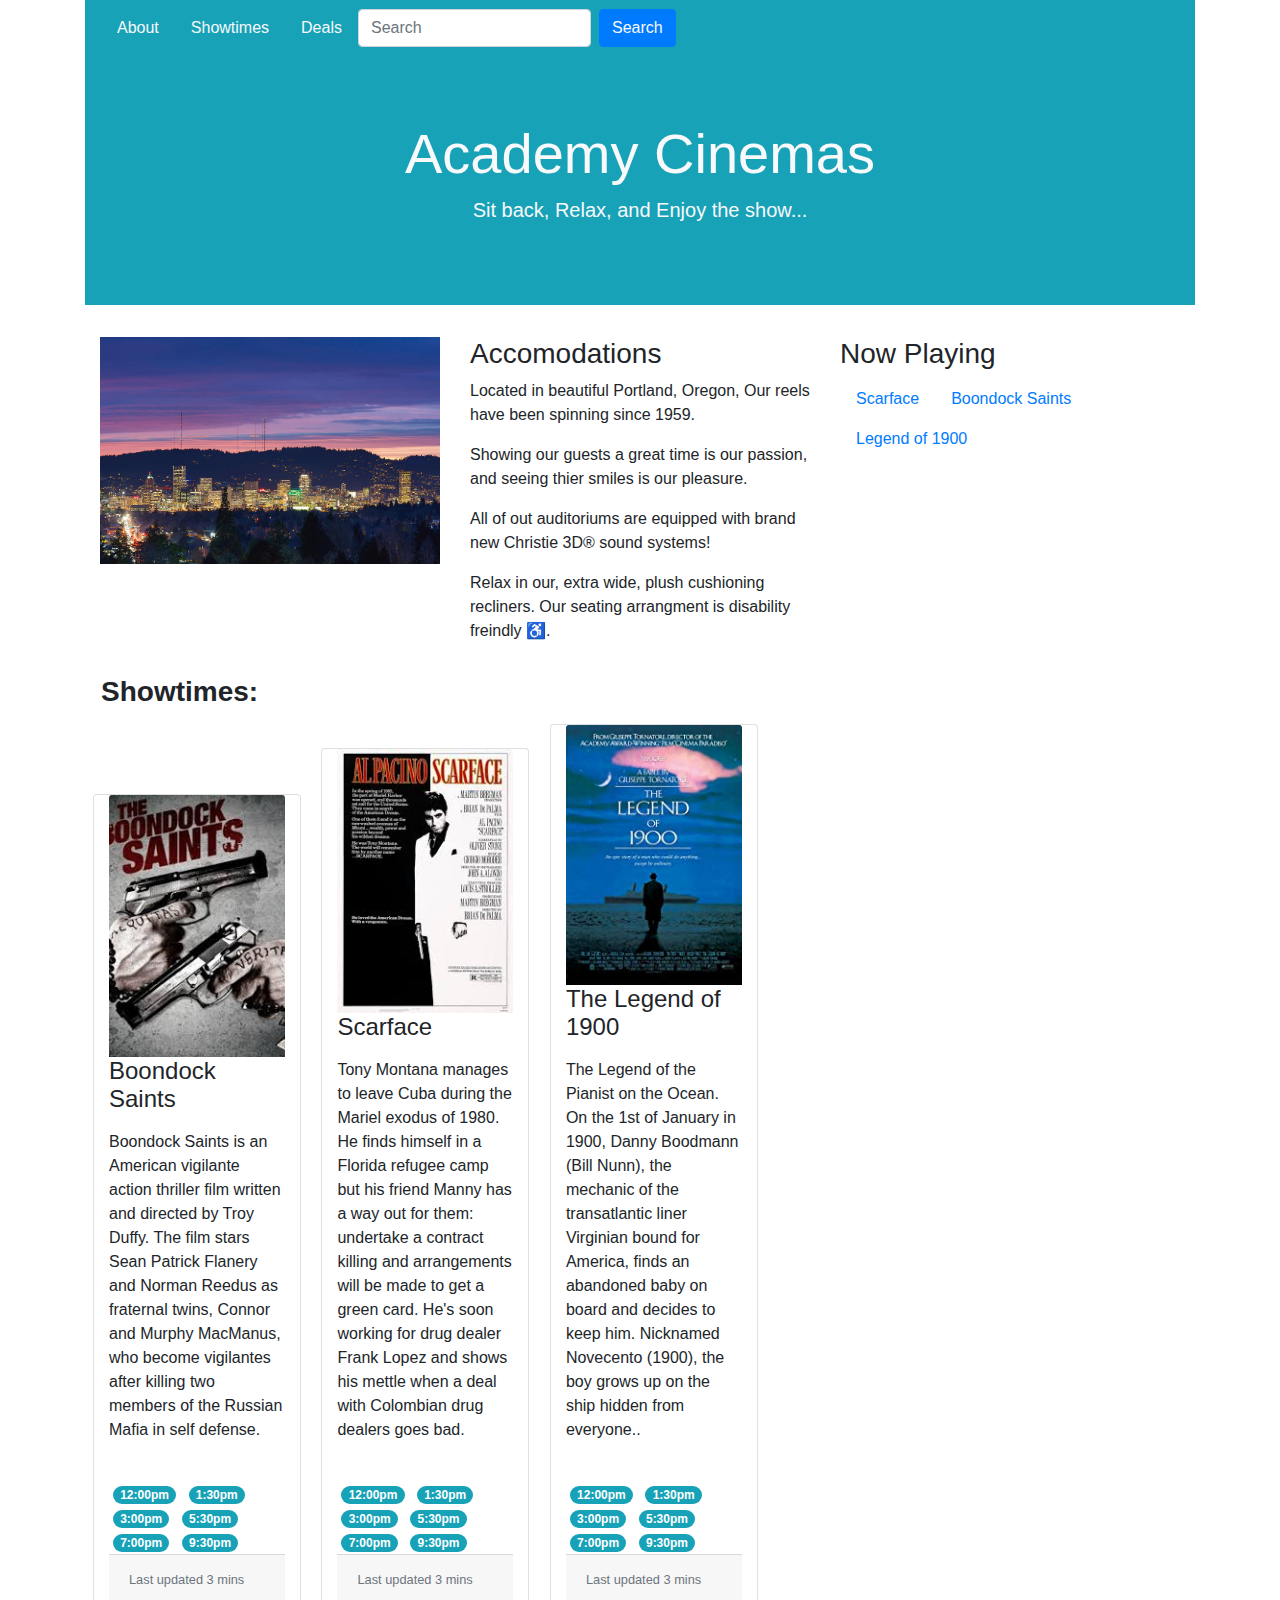
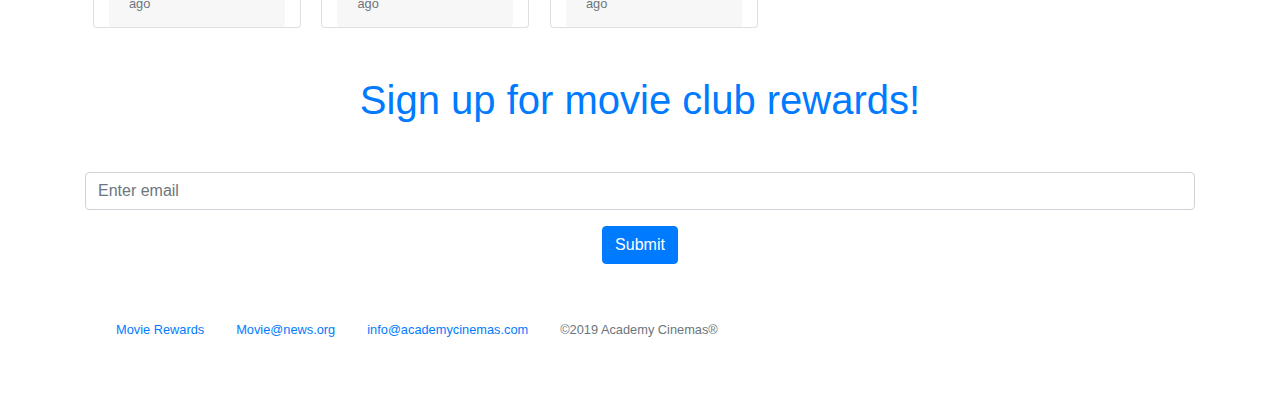
==== boostrap_4_project/academy_cinemas.html @ 00d28968 "add boostrap_4_project academy_cinemas.html" ====
<!doctype html>
<html lang="en">
  <head>
    <!-- Required meta tags -->
    <meta charset="utf-8">
    <meta name="viewport" content="width=device-width, initial-scale=1, shrink-to-fit=no">

    <!-- Bootstrap CSS -->
    <link rel="stylesheet" href="https://maxcdn.bootstrapcdn.com/bootstrap/4.0.0/css/bootstrap.min.css" integrity="sha384-Gn5384xqQ1aoWXA+058RXPxPg6fy4IWvTNh0E263XmFcJlSAwiGgFAW/dAiS6JXm" crossorigin="anonymous">

    <title>Academy Cinemas</title>
  </head>

  <body>

    <div class="container">
        <nav class="navbar navbar-expand-lg navbar-light bg-info">
<!-- Navbar -->  
          <ul class="nav">
                <li class="nav-item active">
                    <a class="nav-link text-light" href="#about">About</a>
                </li>
                <li class="nav-item active">
                    <a class="nav-link text-light" href="#showtimes">Showtimes</a>
                </li>
                <li class="nav-item active">
                    <a class="nav-link text-light" href="#deals">Deals</a>
                </li>
            </ul>
                <form class="form-inline my-2 my-lg-0">
                    <input class="form-control mr-sm-2" type="search" placeholder="Search" aria-label="Search">
                    <button class="btn btn-primary my-2 my-sm-0 text-light" type="submit">Search</button>
                  </form>   
        </nav>
<!-- End Navbar -->

        <div class="jumbotron jumbotron-fluid bg-info text-light text-center">
            <div class="container">
              <h1 class="display-4">Academy Cinemas</h1>
              <p class="lead">Sit back, Relax, and Enjoy the show...</p>
          </div>
        </div>
          <div class="container">
            <div class="row">
              <div class="col-sm">
                
                <img class="img-fluid" src="./img/portland_skyline.jpg " alt="">

              </div>
                <div id="about" class="col-sm">
                
                  <h3>Accomodations</h3>  
                    <p>Located in beautiful Portland, Oregon, Our reels have been spinning since 1959.</p>
                    <p>Showing our guests a great time is our passion, and seeing thier smiles is our pleasure.</p>
                    <p>All of out auditoriums are equipped with brand new Christie 3D&reg; sound systems!</p>
                    <p>Relax in our, extra wide, plush cushioning recliners. Our seating arrangment is disability freindly &#9855.</p>

                </div>
              <div class="col-sm">
                
                <h3>Now Playing</h3>
                <ul class="nav">
                  <li class="nav-item">
                    <a class="nav-link active" href="#">Scarface</a>
                  </li>
                  <li class="nav-item">
                    <a class="nav-link" href="#">Boondock Saints</a>
                  </li>
                  <li class="nav-item">
                    <a class="nav-link" href="#">Legend of 1900</a>
                  </li>
                </ul>

              </div>
            </div>
          </div>

  <!-- Showtimes -->
  <h3 class="my-3 mx-3"><strong>Showtimes:</strong></h3>
<div class="">
  <div id="showtimes" class="card d-inline-block mx-2 col-sm" style="width: 13rem;">
    <img class="card-img-top" src="./img/boondock.jpeg" alt="">
      <div class="card-block">
        <h4 class="card-title">Boondock Saints</h4>
        <p class="card-text"><blockquote cite="https://en.wikipedia.org/wiki/The_Boondock_Saints">
          Boondock Saints is an American vigilante action thriller
           film written and directed by Troy Duffy. The film stars Sean Patrick Flanery and
            Norman Reedus as fraternal twins, Connor and Murphy MacManus, who become vigilantes
             after killing two members of the Russian Mafia in self defense.</blockquote></p><br>
              <span class="badge badge-pill badge-info col-m-3 mx-1">12:00pm</span>
              <span class="badge badge-pill badge-info col-m-3 mx-1">1:30pm</span>
              <span class="badge badge-pill badge-info col-m-3 mx-1">3:00pm</span>
              <span class="badge badge-pill badge-info col-m-3 mx-1">5:30pm</span>
              <span class="badge badge-pill badge-info col-m-3 mx-1">7:00pm</span>
              <span class="badge badge-pill badge-info col-m-3 mx-1">9:30pm</span>
      </div>
      <div class="card-footer">
        <small class="text-muted">Last updated 3 mins ago</small>
      </div>
  </div>

  <div class="card d-inline-block mx-2 col-sm" style="width: 13rem;">
    <img class="card-img-top" src="./img/scarface.jpeg" alt="">
      <div class="card-block">
        <h4 class="card-title">Scarface</h4>
        <p class="card-text"><blockquote cite="https://www.imdb.com/title/tt0086250/">
          Tony Montana manages to leave Cuba during the Mariel exodus of 1980.
           He finds himself in a Florida refugee camp but his friend Manny has a way out for them:
            undertake a contract killing and arrangements will be made to get a green card.
            He's soon working for drug dealer Frank Lopez and shows his mettle when a deal with Colombian drug dealers goes bad.</blockquote></p><br>
            <span class="badge badge-pill badge-info col-m-3 mx-1">12:00pm</span>
            <span class="badge badge-pill badge-info col-m-3 mx-1">1:30pm</span>
            <span class="badge badge-pill badge-info col-m-3 mx-1">3:00pm</span>
            <span class="badge badge-pill badge-info col-m-3 mx-1">5:30pm</span>
            <span class="badge badge-pill badge-info col-m-3 mx-1">7:00pm</span>
            <span class="badge badge-pill badge-info col-m-3 mx-1">9:30pm</span>
      </div>
      <div class="card-footer">
        <small class="text-muted">Last updated 3 mins ago</small>
      </div>
  </div>

  <div class="card d-inline-block mx-2 col-sm" style="width: 13rem;">
    <img class="card-img-top" src="./img/1900.jpg" alt="">
      <div class="card-block">
        <h4 class="card-title">The Legend of 1900</h4>
        <p class="card-text"><blockquote cite="https://www.amazon.com/Legend-1900-Tim-Roth/dp/B000066744">
          The Legend of the Pianist on the Ocean. On the 1st of January in 1900, Danny Boodmann 
          (Bill Nunn), the mechanic of the transatlantic liner Virginian bound for America, finds an abandoned baby on 
          board and decides to keep him. Nicknamed Novecento (1900), the boy grows up on the ship hidden from everyone..</blockquote></p><br>
          <span class="badge badge-pill badge-info col-m-3 mx-1">12:00pm</span>
          <span class="badge badge-pill badge-info col-m-3 mx-1">1:30pm</span>
          <span class="badge badge-pill badge-info col-m-3 mx-1">3:00pm</span>
          <span class="badge badge-pill badge-info col-m-3 mx-1">5:30pm</span>
          <span class="badge badge-pill badge-info col-m-3 mx-1">7:00pm</span>
          <span class="badge badge-pill badge-info col-m-3 mx-1">9:30pm</span>
      </div>
      <div class="card-footer">
        <small class="text-muted">Last updated 3 mins ago</small>
      </div>
  </div>
</div>

  <!-- Showtimes -->
  <div id="deals" class="text-center">
    <h1 class="text-primary my-5">Sign up for movie club rewards!</h1>
      <form>
            <div class="form-group">
              <input type="email" class="form-control" id="exampleInputEmail1" aria-describedby="emailHelp" placeholder="Enter email">
            </div>
            <button type="submit" class="btn btn-primary">Submit</button>
      </form>
  </div>

  <div class="container my-5">
      <ul class="nav nav-inline">
            <li class="nav-item">
            <small><a class="nav-link active" href="#">Movie Rewards</a></small>
            </li>
            <li class="nav-item">
              <small><a class="nav-link" href="#">Movie@news.org</a></small>
            </li>
            <li class="nav-item">
              <small><a class="nav-link" href="#">info@academycinemas.com</a></small>
            </li>
            <li class="nav-item">
              <small><a class="nav-link disabled" href="#">&copy;2019 Academy Cinemas&reg;</a></small>
            </li>
      </ul>
  </div> 
</div>
    <!-- Optional JavaScript -->
    <!-- jQuery first, then Popper.js, then Bootstrap JS -->
    <script src="https://code.jquery.com/jquery-3.2.1.slim.min.js" integrity="sha384-KJ3o2DKtIkvYIK3UENzmM7KCkRr/rE9/Qpg6aAZGJwFDMVNA/GpGFF93hXpG5KkN" crossorigin="anonymous"></script>
    <script src="https://cdnjs.cloudflare.com/ajax/libs/popper.js/1.12.9/umd/popper.min.js" integrity="sha384-ApNbgh9B+Y1QKtv3Rn7W3mgPxhU9K/ScQsAP7hUibX39j7fakFPskvXusvfa0b4Q" crossorigin="anonymous"></script>
    <script src="https://maxcdn.bootstrapcdn.com/bootstrap/4.0.0/js/bootstrap.min.js" integrity="sha384-JZR6Spejh4U02d8jOt6vLEHfe/JQGiRRSQQxSfFWpi1MquVdAyjUar5+76PVCmYl" crossorigin="anonymous"></script>
  </body>
</html>
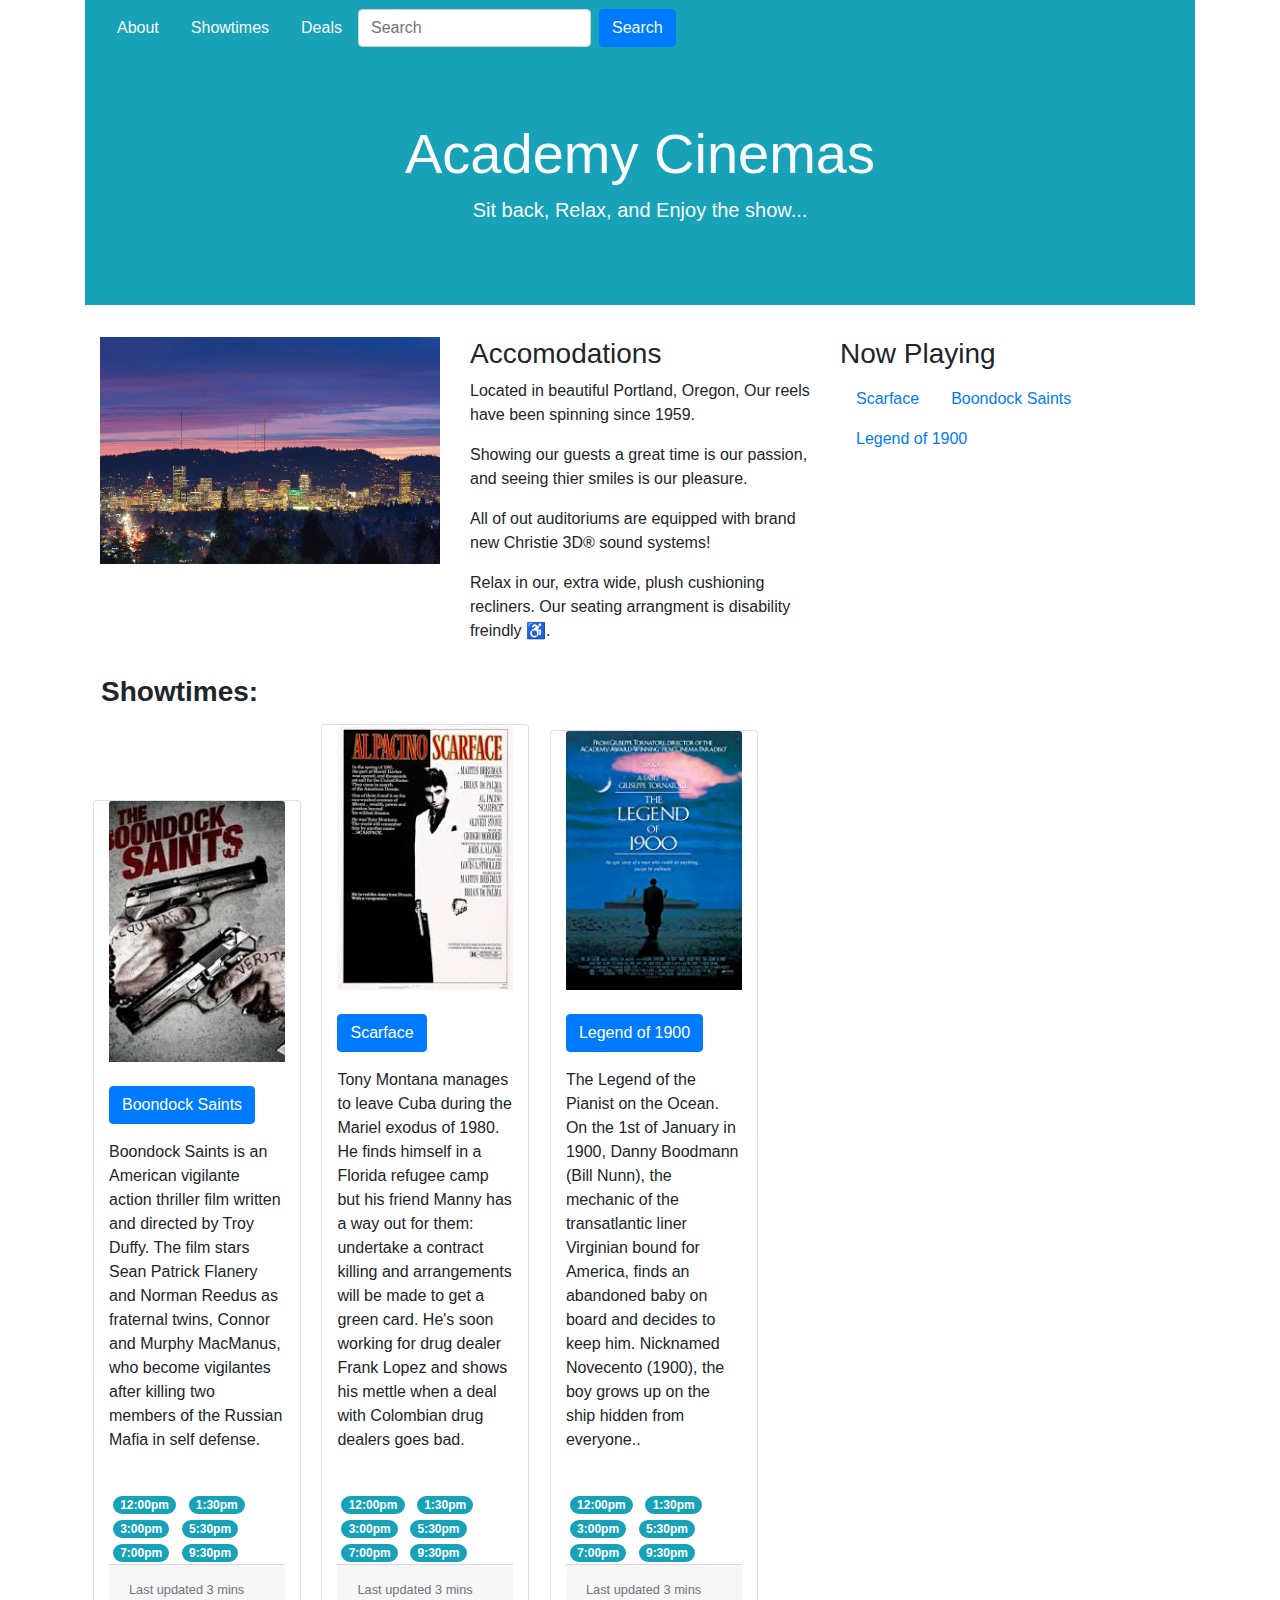
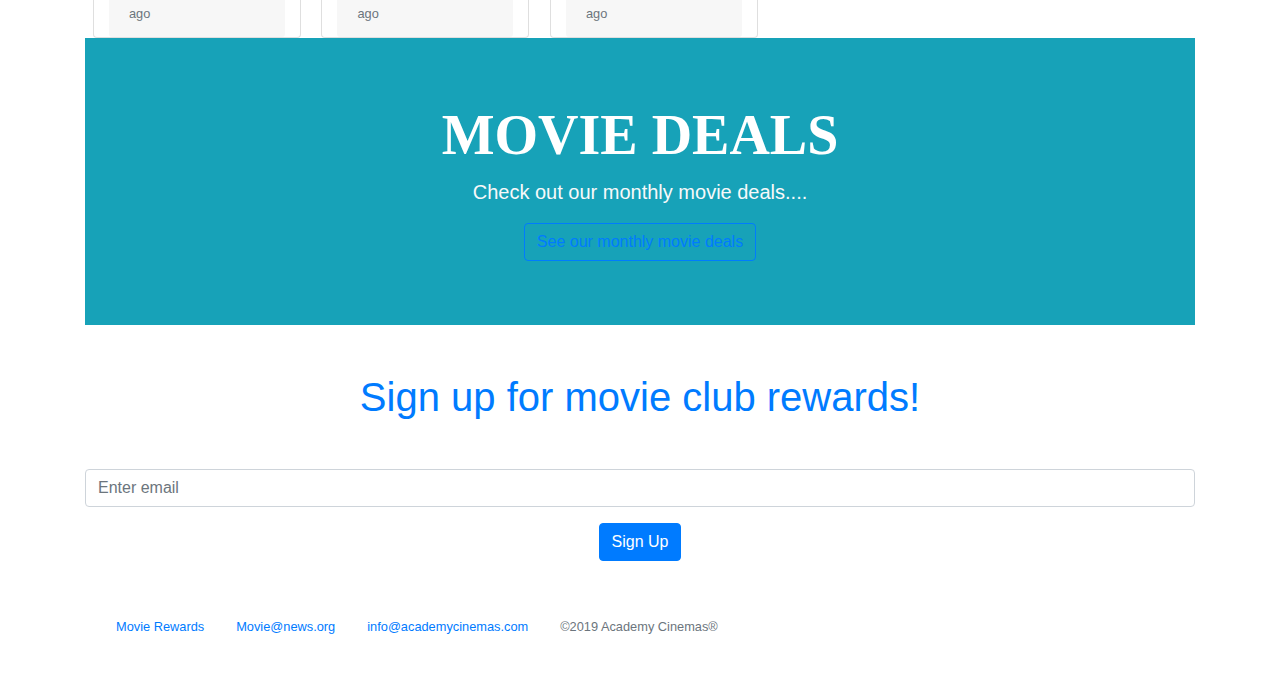
==== commit 948a9843: "add embed videos" ====
--- a/boostrap_4_project/academy_cinemas.html
+++ b/boostrap_4_project/academy_cinemas.html
@@ -1,178 +1,336 @@
 <!doctype html>
 <html lang="en">
-  <head>
-    <!-- Required meta tags -->
-    <meta charset="utf-8">
-    <meta name="viewport" content="width=device-width, initial-scale=1, shrink-to-fit=no">
-
-    <!-- Bootstrap CSS -->
-    <link rel="stylesheet" href="https://maxcdn.bootstrapcdn.com/bootstrap/4.0.0/css/bootstrap.min.css" integrity="sha384-Gn5384xqQ1aoWXA+058RXPxPg6fy4IWvTNh0E263XmFcJlSAwiGgFAW/dAiS6JXm" crossorigin="anonymous">
-
-    <title>Academy Cinemas</title>
-  </head>
-
-  <body>
-
+
+<head>
+  <!-- Required meta tags -->
+  <meta charset="utf-8">
+  <meta name="viewport" content="width=device-width, initial-scale=1, shrink-to-fit=no">
+
+  <!-- Bootstrap CSS -->
+  <link rel="stylesheet" href="https://maxcdn.bootstrapcdn.com/bootstrap/4.0.0/css/bootstrap.min.css"
+    integrity="sha384-Gn5384xqQ1aoWXA+058RXPxPg6fy4IWvTNh0E263XmFcJlSAwiGgFAW/dAiS6JXm" crossorigin="anonymous">
+
+  <title>Academy Cinemas</title>
+</head>
+
+<body>
+
+  <div class="container">
+    <nav class="navbar navbar-expand-lg navbar-light bg-info">
+      <!-- Navbar -->
+      <ul class="nav">
+        <li class="nav-item active">
+          <a class="nav-link text-light" href="#about">About</a>
+        </li>
+        <li class="nav-item active">
+          <a class="nav-link text-light" href="#showtimes">Showtimes</a>
+        </li>
+        <li class="nav-item active">
+          <a class="nav-link text-light" href="#deals">Deals</a>
+        </li>
+      </ul>
+      <form class="form-inline my-2 my-lg-0">
+        <input class="form-control mr-sm-2" type="search" placeholder="Search" aria-label="Search">
+        <button class="btn btn-primary my-2 my-sm-0 text-light" type="submit">Search</button>
+      </form>
+    </nav>
+    <!-- End Navbar -->
+
+    <div class="jumbotron jumbotron-fluid bg-info text-light text-center">
+      <div class="container">
+        <h1 class="display-4">Academy Cinemas</h1>
+        <p class="lead">Sit back, Relax, and Enjoy the show...</p>
+      </div>
+    </div>
     <div class="container">
-        <nav class="navbar navbar-expand-lg navbar-light bg-info">
-<!-- Navbar -->  
+      <div class="row">
+        <div class="col-sm">
+
+          <img class="img-fluid" src="./img/portland_skyline.jpg " alt="">
+
+        </div>
+        <div id="about" class="col-sm">
+
+          <h3>Accomodations</h3>
+          <p>Located in beautiful Portland, Oregon, Our reels have been spinning since 1959.</p>
+          <p>Showing our guests a great time is our passion, and seeing thier smiles is our pleasure.</p>
+          <p>All of out auditoriums are equipped with brand new Christie 3D&reg; sound systems!</p>
+          <p>Relax in our, extra wide, plush cushioning recliners. Our seating arrangment is disability freindly &#9855.
+          </p>
+
+        </div>
+        <div class="col-sm">
+
+          <h3>Now Playing</h3>
           <ul class="nav">
-                <li class="nav-item active">
-                    <a class="nav-link text-light" href="#about">About</a>
-                </li>
-                <li class="nav-item active">
-                    <a class="nav-link text-light" href="#showtimes">Showtimes</a>
-                </li>
-                <li class="nav-item active">
-                    <a class="nav-link text-light" href="#deals">Deals</a>
-                </li>
-            </ul>
-                <form class="form-inline my-2 my-lg-0">
-                    <input class="form-control mr-sm-2" type="search" placeholder="Search" aria-label="Search">
-                    <button class="btn btn-primary my-2 my-sm-0 text-light" type="submit">Search</button>
-                  </form>   
-        </nav>
-<!-- End Navbar -->
-
-        <div class="jumbotron jumbotron-fluid bg-info text-light text-center">
-            <div class="container">
-              <h1 class="display-4">Academy Cinemas</h1>
-              <p class="lead">Sit back, Relax, and Enjoy the show...</p>
-          </div>
-        </div>
-          <div class="container">
-            <div class="row">
-              <div class="col-sm">
-                
-                <img class="img-fluid" src="./img/portland_skyline.jpg " alt="">
-
-              </div>
-                <div id="about" class="col-sm">
-                
-                  <h3>Accomodations</h3>  
-                    <p>Located in beautiful Portland, Oregon, Our reels have been spinning since 1959.</p>
-                    <p>Showing our guests a great time is our passion, and seeing thier smiles is our pleasure.</p>
-                    <p>All of out auditoriums are equipped with brand new Christie 3D&reg; sound systems!</p>
-                    <p>Relax in our, extra wide, plush cushioning recliners. Our seating arrangment is disability freindly &#9855.</p>
-
-                </div>
-              <div class="col-sm">
-                
-                <h3>Now Playing</h3>
-                <ul class="nav">
-                  <li class="nav-item">
-                    <a class="nav-link active" href="#">Scarface</a>
-                  </li>
-                  <li class="nav-item">
-                    <a class="nav-link" href="#">Boondock Saints</a>
-                  </li>
-                  <li class="nav-item">
-                    <a class="nav-link" href="#">Legend of 1900</a>
-                  </li>
-                </ul>
-
-              </div>
-            </div>
-          </div>
-
-  <!-- Showtimes -->
-  <h3 class="my-3 mx-3"><strong>Showtimes:</strong></h3>
-<div class="">
-  <div id="showtimes" class="card d-inline-block mx-2 col-sm" style="width: 13rem;">
-    <img class="card-img-top" src="./img/boondock.jpeg" alt="">
-      <div class="card-block">
-        <h4 class="card-title">Boondock Saints</h4>
-        <p class="card-text"><blockquote cite="https://en.wikipedia.org/wiki/The_Boondock_Saints">
-          Boondock Saints is an American vigilante action thriller
-           film written and directed by Troy Duffy. The film stars Sean Patrick Flanery and
-            Norman Reedus as fraternal twins, Connor and Murphy MacManus, who become vigilantes
-             after killing two members of the Russian Mafia in self defense.</blockquote></p><br>
-              <span class="badge badge-pill badge-info col-m-3 mx-1">12:00pm</span>
-              <span class="badge badge-pill badge-info col-m-3 mx-1">1:30pm</span>
-              <span class="badge badge-pill badge-info col-m-3 mx-1">3:00pm</span>
-              <span class="badge badge-pill badge-info col-m-3 mx-1">5:30pm</span>
-              <span class="badge badge-pill badge-info col-m-3 mx-1">7:00pm</span>
-              <span class="badge badge-pill badge-info col-m-3 mx-1">9:30pm</span>
-      </div>
-      <div class="card-footer">
-        <small class="text-muted">Last updated 3 mins ago</small>
-      </div>
-  </div>
-
-  <div class="card d-inline-block mx-2 col-sm" style="width: 13rem;">
-    <img class="card-img-top" src="./img/scarface.jpeg" alt="">
-      <div class="card-block">
-        <h4 class="card-title">Scarface</h4>
-        <p class="card-text"><blockquote cite="https://www.imdb.com/title/tt0086250/">
-          Tony Montana manages to leave Cuba during the Mariel exodus of 1980.
-           He finds himself in a Florida refugee camp but his friend Manny has a way out for them:
-            undertake a contract killing and arrangements will be made to get a green card.
-            He's soon working for drug dealer Frank Lopez and shows his mettle when a deal with Colombian drug dealers goes bad.</blockquote></p><br>
-            <span class="badge badge-pill badge-info col-m-3 mx-1">12:00pm</span>
-            <span class="badge badge-pill badge-info col-m-3 mx-1">1:30pm</span>
-            <span class="badge badge-pill badge-info col-m-3 mx-1">3:00pm</span>
-            <span class="badge badge-pill badge-info col-m-3 mx-1">5:30pm</span>
-            <span class="badge badge-pill badge-info col-m-3 mx-1">7:00pm</span>
-            <span class="badge badge-pill badge-info col-m-3 mx-1">9:30pm</span>
-      </div>
-      <div class="card-footer">
-        <small class="text-muted">Last updated 3 mins ago</small>
-      </div>
-  </div>
-
-  <div class="card d-inline-block mx-2 col-sm" style="width: 13rem;">
-    <img class="card-img-top" src="./img/1900.jpg" alt="">
-      <div class="card-block">
-        <h4 class="card-title">The Legend of 1900</h4>
-        <p class="card-text"><blockquote cite="https://www.amazon.com/Legend-1900-Tim-Roth/dp/B000066744">
-          The Legend of the Pianist on the Ocean. On the 1st of January in 1900, Danny Boodmann 
-          (Bill Nunn), the mechanic of the transatlantic liner Virginian bound for America, finds an abandoned baby on 
-          board and decides to keep him. Nicknamed Novecento (1900), the boy grows up on the ship hidden from everyone..</blockquote></p><br>
+            <li class="nav-item">
+              <a class="nav-link active" href="#">Scarface</a>
+            </li>
+            <li class="nav-item">
+              <a class="nav-link" href="#">Boondock Saints</a>
+            </li>
+            <li class="nav-item">
+              <a class="nav-link" href="#">Legend of 1900</a>
+            </li>
+          </ul>
+
+        </div>
+      </div>
+    </div>
+
+    <!-- Showtimes -->
+    <h3 class="my-3 mx-3"><strong>Showtimes:</strong></h3>
+    <div class="">
+      <div id="showtimes" class="card d-inline-block mx-2 col-sm" style="width: 13rem;">
+        <img class="card-img-top" src="./img/boondock.jpeg" alt="">
+        <div class="card-block"><br>
+          <button type="button" class="btn btn-primary" data-toggle="modal" data-target="#boon">
+            Boondock Saints
+          </button>
+          <p class="card-text">
+            <blockquote cite="https://en.wikipedia.org/wiki/The_Boondock_Saints">
+              Boondock Saints is an American vigilante action thriller
+              film written and directed by Troy Duffy. The film stars Sean Patrick Flanery and
+              Norman Reedus as fraternal twins, Connor and Murphy MacManus, who become vigilantes
+              after killing two members of the Russian Mafia in self defense.</blockquote>
+          </p><br>
           <span class="badge badge-pill badge-info col-m-3 mx-1">12:00pm</span>
           <span class="badge badge-pill badge-info col-m-3 mx-1">1:30pm</span>
           <span class="badge badge-pill badge-info col-m-3 mx-1">3:00pm</span>
           <span class="badge badge-pill badge-info col-m-3 mx-1">5:30pm</span>
           <span class="badge badge-pill badge-info col-m-3 mx-1">7:00pm</span>
           <span class="badge badge-pill badge-info col-m-3 mx-1">9:30pm</span>
-      </div>
-      <div class="card-footer">
-        <small class="text-muted">Last updated 3 mins ago</small>
-      </div>
+        </div>
+        <div class="card-footer">
+          <small class="text-muted">Last updated 3 mins ago</small>
+        </div>
+      </div>
+
+      <div class="card d-inline-block mx-2 col-sm" style="width: 13rem;">
+        <img class="card-img-top" src="./img/scarface.jpeg" alt="">
+        <div class="card-block"><br>
+          <button type="button" class="btn btn-primary" data-toggle="modal" data-target="#scar">
+            Scarface
+          </button>
+          <p class="card-text">
+            <blockquote cite="https://www.imdb.com/title/tt0086250/">
+              Tony Montana manages to leave Cuba during the Mariel exodus of 1980.
+              He finds himself in a Florida refugee camp but his friend Manny has a way out for them:
+              undertake a contract killing and arrangements will be made to get a green card.
+              He's soon working for drug dealer Frank Lopez and shows his mettle when a deal with Colombian drug dealers
+              goes bad.</blockquote>
+          </p><br>
+          <span class="badge badge-pill badge-info col-m-3 mx-1">12:00pm</span>
+          <span class="badge badge-pill badge-info col-m-3 mx-1">1:30pm</span>
+          <span class="badge badge-pill badge-info col-m-3 mx-1">3:00pm</span>
+          <span class="badge badge-pill badge-info col-m-3 mx-1">5:30pm</span>
+          <span class="badge badge-pill badge-info col-m-3 mx-1">7:00pm</span>
+          <span class="badge badge-pill badge-info col-m-3 mx-1">9:30pm</span>
+        </div>
+        <div class="card-footer">
+          <small class="text-muted">Last updated 3 mins ago</small>
+        </div>
+      </div>
+
+      <div class="card d-inline-block mx-2 col-sm" style="width: 13rem;">
+        <img class="card-img-top" src="./img/1900.jpg" alt="">
+        <div class="card-block"><br>
+          <button type="button" class="btn btn-primary" data-toggle="modal" data-target="#1900">
+            Legend of 1900
+          </button>
+          <p class="card-text">
+            <blockquote cite="https://www.amazon.com/Legend-1900-Tim-Roth/dp/B000066744">
+              The Legend of the Pianist on the Ocean. On the 1st of January in 1900, Danny Boodmann
+              (Bill Nunn), the mechanic of the transatlantic liner Virginian bound for America, finds an abandoned baby
+              on
+              board and decides to keep him. Nicknamed Novecento (1900), the boy grows up on the ship hidden from
+              everyone..</blockquote>
+          </p><br>
+          <span class="badge badge-pill badge-info col-m-3 mx-1">12:00pm</span>
+          <span class="badge badge-pill badge-info col-m-3 mx-1">1:30pm</span>
+          <span class="badge badge-pill badge-info col-m-3 mx-1">3:00pm</span>
+          <span class="badge badge-pill badge-info col-m-3 mx-1">5:30pm</span>
+          <span class="badge badge-pill badge-info col-m-3 mx-1">7:00pm</span>
+          <span class="badge badge-pill badge-info col-m-3 mx-1">9:30pm</span>
+        </div>
+        <div class="card-footer">
+          <small class="text-muted">Last updated 3 mins ago</small>
+        </div>
+      </div>
+    </div>
+    <!-- End Showtimes -->
+
+    <!-- Jumbotron heading -->
+    <div class="jumbotron jumbotron-fluid bg-info text-light text-center">
+      <div class="container">
+        <h1 class="display-4 hidden-sm-down"
+          style="color: #fff; font-family: roboto; font-weight: 900; text-transform: uppercase;">Movie Deals</h1>
+        <p class="lead">Check out our monthly movie deals....</p>
+        <!-- Button trigger modal -->
+        <button type="button" class="btn btn-outline-primary" data-toggle="modal" data-target="#register">
+          See our monthly movie deals
+        </button>
+      </div>
+    </div>
+    <!-- End jumbotron -->
+    <!-- Deals -->
+    <div id="deals" class="text-center">
+      <h1 class="text-primary my-5">Sign up for movie club rewards!</h1>
+      <form>
+        <div class="form-group">
+          <input type="email" class="form-control" id="exampleInputEmail1" aria-describedby="emailHelp"
+            placeholder="Enter email">
+        </div>
+        <button type="button" class="btn btn-primary" data-container="body" data-toggle="popover" data-placement="top"
+          data-content="Submit your Email to receive Great movie reward deals!">
+          Sign Up
+        </button>
+      </form>
+    </div>
+    <!-- End Deals -->
+
+    <!-- Form Modal -->
+    <div class="modal" id="register" tabindex="-1" role="dialog">
+      <div class="modal-dialog" role="document">
+        <div class="modal-content">
+          <div class="modal-header">
+            <h5 class="modal-title">Register to receive movie deals</h5>
+            <button type="button" class="close" data-dismiss="modal" aria-label="Close">
+              <span aria-hidden="true">&times;</span>
+            </button>
+          </div>
+          <div class="modal-body">
+            <form>
+              <div class="form-group">
+                <label for="inputFname">First Name</label>
+                <input type="text" class="form-control" id="Fname" placeholder="First Name">
+              </div>
+              <div class="form-group">
+                <label for="inputLname">Last Name</label>
+                <input type="text" class="form-control" id="Lname" placeholder="Last Name">
+              </div>
+              <div class="form-row">
+                <div class="form-group col-md-6">
+                  <label for="inputEmail4">Email</label>
+                  <input type="email" class="form-control" id="inputEmail" placeholder="Email">
+                </div>
+                <div class="form-group col-md-6">
+                  <label for="inputPassword4">Password</label>
+                  <input type="password" class="form-control" id="inputPassword" placeholder="Password">
+                </div>
+              </div>
+            </form>
+          </div>
+          <div class="modal-footer">
+            <button type="button" class="btn btn-primary">Save changes</button>
+            <button type="button" class="btn btn-secondary" data-dismiss="modal">Close</button>
+          </div>
+        </div>
+      </div>
+    </div>
+    <!-- End Modal-->
+
+    <!-- Video modal -->
+    <div class="modal fade" id="boon" tabindex="-1" role="dialog" aria-labelledby="exampleModalCenterTitle"
+      aria-hidden="true">
+      <div class="modal-dialog modal-dialog-centered" role="document">
+        <div class="modal-content">
+          <div class="modal-header">
+            <h5 class="modal-title" id="exampleModalLongTitle">Boondock Saints</h5>
+            <button type="button" class="close" data-dismiss="modal" aria-label="Close">
+              <span aria-hidden="true">&times;</span>
+            </button>
+          </div>
+          <div class="modal-body">
+            <iframe class="embed-responsive-item" width="465" height="315" src="https://www.youtube.com/embed/ydXojYfCF3I?start=7" frameborder="0"
+              allow="accelerometer; autoplay; encrypted-media; gyroscope; picture-in-picture" allowfullscreen></iframe>
+          </div>
+          <div class="modal-footer">
+            <button type="button" class="btn btn-secondary" data-dismiss="modal">Close</button>
+          </div>
+        </div>
+      </div>
+    </div>
+
+    <div class="modal fade" id="scar" tabindex="-1" role="dialog" aria-labelledby="exampleModalCenterTitle"
+      aria-hidden="true">
+      <div class="modal-dialog modal-dialog-centered" role="document">
+        <div class="modal-content">
+          <div class="modal-header">
+            <h5 class="modal-title" id="exampleModalLongTitle">Scarface (1983)</h5>
+            <button type="button" class="close" data-dismiss="modal" aria-label="Close">
+              <span aria-hidden="true">&times;</span>
+            </button>
+          </div>
+          <div class="modal-body">
+            <iframe class="embed-responsive-item" width="465" height="315"
+              src="https://www.youtube.com/embed/cv276Wg3e7I?start=1" frameborder="0"
+              allow="accelerometer; autoplay; encrypted-media; gyroscope; picture-in-picture" allowfullscreen></iframe>
+          </div>
+          <div class="modal-footer">
+            <button type="button" class="btn btn-secondary" data-dismiss="modal">Close</button>
+          </div>
+        </div>
+      </div>
+    </div>
+
+    <div class="modal fade" id="1900" tabindex="-1" role="dialog" aria-labelledby="exampleModalCenterTitle"
+      aria-hidden="true">
+      <div class="modal-dialog modal-dialog-centered" role="document">
+        <div class="modal-content">
+          <div class="modal-header">
+            <h5 class="modal-title" id="exampleModalLongTitle">Legend of 1900</h5>
+            <button type="button" class="close" data-dismiss="modal" aria-label="Close">
+              <span aria-hidden="true">&times;</span>
+            </button>
+          </div>
+          <div class="modal-body">
+            <iframe class="embed-responsive-item" width="465" height="315" src="https://www.youtube.com/embed/8Vgm-AzYsyo?start=1" frameborder="0"
+              allow="accelerometer; autoplay; encrypted-media; gyroscope; picture-in-picture" allowfullscreen></iframe>
+          </div>
+          <div class="modal-footer">
+            <button type="button" class="btn btn-secondary" data-dismiss="modal">Close</button>
+          </div>
+        </div>
+      </div>
+    </div>
+
+    <!-- End Video modal -->
+
+    <div class="container my-5">
+      <ul class="nav nav-inline">
+        <li class="nav-item">
+          <small><a class="nav-link active" href="#">Movie Rewards</a></small>
+        </li>
+        <li class="nav-item">
+          <small><a class="nav-link" href="#">Movie@news.org</a></small>
+        </li>
+        <li class="nav-item">
+          <small><a class="nav-link" href="#">info@academycinemas.com</a></small>
+        </li>
+        <li class="nav-item">
+          <small><a class="nav-link disabled" href="#">&copy;2019 Academy Cinemas&reg;</a></small>
+        </li>
+      </ul>
+    </div>
   </div>
-</div>
-
-  <!-- Showtimes -->
-  <div id="deals" class="text-center">
-    <h1 class="text-primary my-5">Sign up for movie club rewards!</h1>
-      <form>
-            <div class="form-group">
-              <input type="email" class="form-control" id="exampleInputEmail1" aria-describedby="emailHelp" placeholder="Enter email">
-            </div>
-            <button type="submit" class="btn btn-primary">Submit</button>
-      </form>
-  </div>
-
-  <div class="container my-5">
-      <ul class="nav nav-inline">
-            <li class="nav-item">
-            <small><a class="nav-link active" href="#">Movie Rewards</a></small>
-            </li>
-            <li class="nav-item">
-              <small><a class="nav-link" href="#">Movie@news.org</a></small>
-            </li>
-            <li class="nav-item">
-              <small><a class="nav-link" href="#">info@academycinemas.com</a></small>
-            </li>
-            <li class="nav-item">
-              <small><a class="nav-link disabled" href="#">&copy;2019 Academy Cinemas&reg;</a></small>
-            </li>
-      </ul>
-  </div> 
-</div>
-    <!-- Optional JavaScript -->
-    <!-- jQuery first, then Popper.js, then Bootstrap JS -->
-    <script src="https://code.jquery.com/jquery-3.2.1.slim.min.js" integrity="sha384-KJ3o2DKtIkvYIK3UENzmM7KCkRr/rE9/Qpg6aAZGJwFDMVNA/GpGFF93hXpG5KkN" crossorigin="anonymous"></script>
-    <script src="https://cdnjs.cloudflare.com/ajax/libs/popper.js/1.12.9/umd/popper.min.js" integrity="sha384-ApNbgh9B+Y1QKtv3Rn7W3mgPxhU9K/ScQsAP7hUibX39j7fakFPskvXusvfa0b4Q" crossorigin="anonymous"></script>
-    <script src="https://maxcdn.bootstrapcdn.com/bootstrap/4.0.0/js/bootstrap.min.js" integrity="sha384-JZR6Spejh4U02d8jOt6vLEHfe/JQGiRRSQQxSfFWpi1MquVdAyjUar5+76PVCmYl" crossorigin="anonymous"></script>
-  </body>
+  <!-- Optional JavaScript -->
+  <!-- jQuery first, then Popper.js, then Bootstrap JS -->
+  <script src="https://code.jquery.com/jquery-3.2.1.slim.min.js"
+    integrity="sha384-KJ3o2DKtIkvYIK3UENzmM7KCkRr/rE9/Qpg6aAZGJwFDMVNA/GpGFF93hXpG5KkN"
+    crossorigin="anonymous"></script>
+  <script src="https://cdnjs.cloudflare.com/ajax/libs/popper.js/1.12.9/umd/popper.min.js"
+    integrity="sha384-ApNbgh9B+Y1QKtv3Rn7W3mgPxhU9K/ScQsAP7hUibX39j7fakFPskvXusvfa0b4Q"
+    crossorigin="anonymous"></script>
+  <script src="https://maxcdn.bootstrapcdn.com/bootstrap/4.0.0/js/bootstrap.min.js"
+    integrity="sha384-JZR6Spejh4U02d8jOt6vLEHfe/JQGiRRSQQxSfFWpi1MquVdAyjUar5+76PVCmYl"
+    crossorigin="anonymous"></script>
+</body>
+<script>
+  $('.btn').popover({
+    trigger: 'focus'
+  })
+
+</script>
+
 </html>